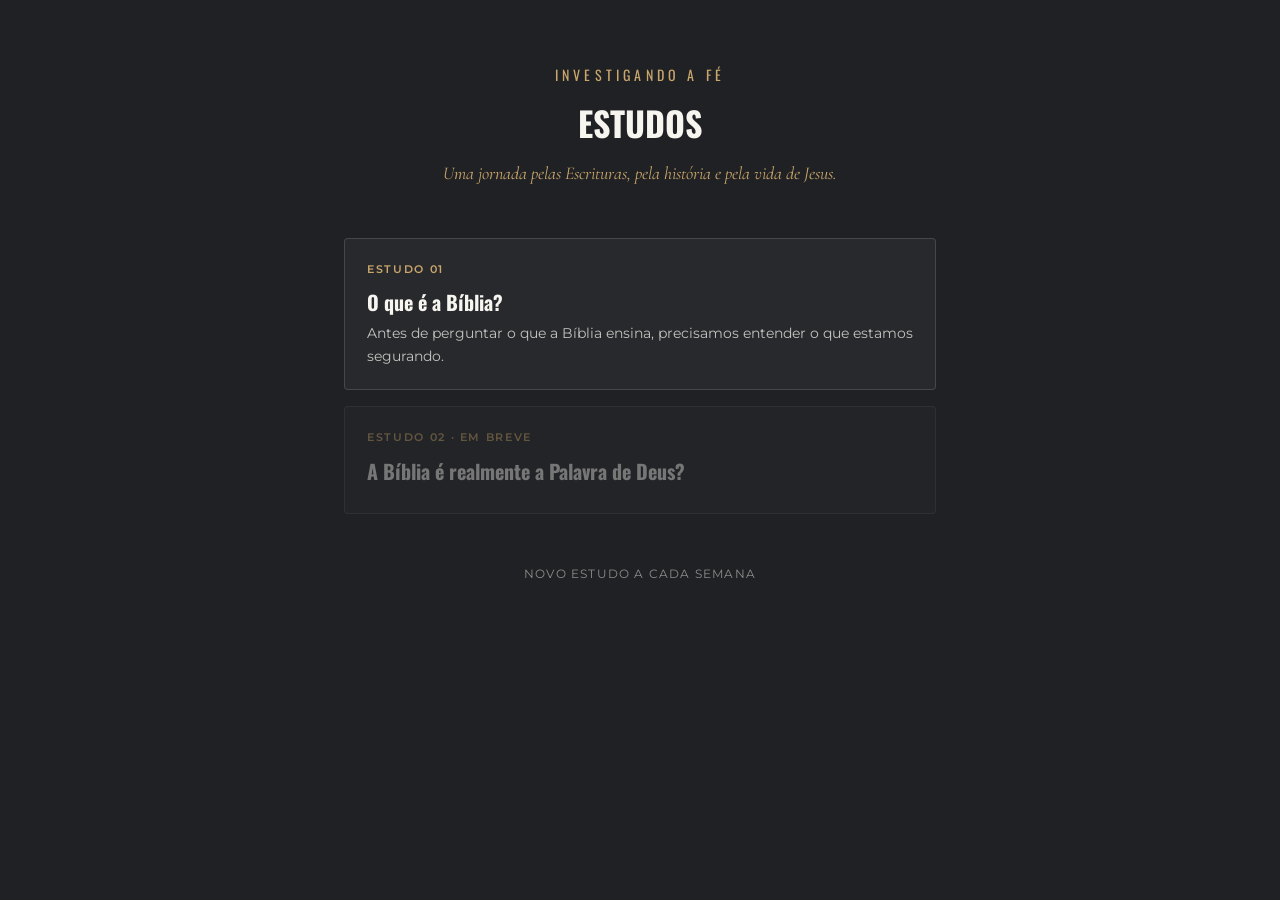
==== index.html @ 5f1d52b7 "Add files via upload" ====
<!DOCTYPE html>
<html lang="pt-BR">
<head>
<meta charset="UTF-8">
<meta name="viewport" content="width=device-width, initial-scale=1.0">
<title>INVESTIGANDO A FÉ</title>
<link rel="preconnect" href="https://fonts.googleapis.com">
<link href="https://fonts.googleapis.com/css2?family=Oswald:wght@400;500;600;700&family=Montserrat:wght@400;500;600;700&family=Cormorant+Garamond:ital,wght@0,500;0,600;1,500&display=swap" rel="stylesheet">
<style>
  :root{
    --bg:#F7F5F0; --ink:#202124; --wine:#7A1F2B; --gold:#C9A66B; --green:#315B52; --terracotta:#A65A3A;
  }
  *{box-sizing:border-box;}
  body{ margin:0; background:var(--ink); color:var(--bg); font-family:'Montserrat',sans-serif; line-height:1.6; }
  .wrap{ max-width:640px; margin:0 auto; padding:64px 24px; }
  .series{ font-family:'Oswald'; letter-spacing:0.3em; font-size:14px; color:var(--gold); text-align:center; margin-bottom:10px; }
  h1{ font-family:'Oswald'; text-transform:uppercase; text-align:center; font-size:34px; margin:0 0 8px; }
  .subtitle{ font-family:'Cormorant Garamond'; font-style:italic; text-align:center; color:var(--gold); font-size:18px; margin-bottom:50px; }
  .card{
    display:block; text-decoration:none; color:var(--bg);
    background:rgba(247,245,240,0.04); border:1px solid rgba(247,245,240,0.14);
    border-radius:4px; padding:22px 22px; margin-bottom:16px; transition:border-color .2s;
  }
  .card:hover{ border-color:var(--gold); }
  .card .tag{ font-size:11px; letter-spacing:0.15em; color:var(--gold); font-family:'Montserrat'; font-weight:600; }
  .card h2{ font-family:'Oswald'; font-size:20px; margin:8px 0 4px; text-transform:none; letter-spacing:0; }
  .card p{ margin:0; font-size:14px; opacity:0.75; }
  .soon{ opacity:0.4; }
  footer{ text-align:center; font-size:12px; opacity:0.5; margin-top:50px; letter-spacing:0.1em; }
</style>
</head>
<body>
<div class="wrap">
  <div class="series">INVESTIGANDO A FÉ</div>
  <h1>Estudos</h1>
  <div class="subtitle">Uma jornada pelas Escrituras, pela história e pela vida de Jesus.</div>

  <a class="card" href="estudos/estudo-01.html">
    <div class="tag">ESTUDO 01</div>
    <h2>O que é a Bíblia?</h2>
    <p>Antes de perguntar o que a Bíblia ensina, precisamos entender o que estamos segurando.</p>
  </a>

  <div class="card soon">
    <div class="tag">ESTUDO 02 · EM BREVE</div>
    <h2>A Bíblia é realmente a Palavra de Deus?</h2>
  </div>

  <footer>NOVO ESTUDO A CADA SEMANA</footer>
</div>
</body>
</html>
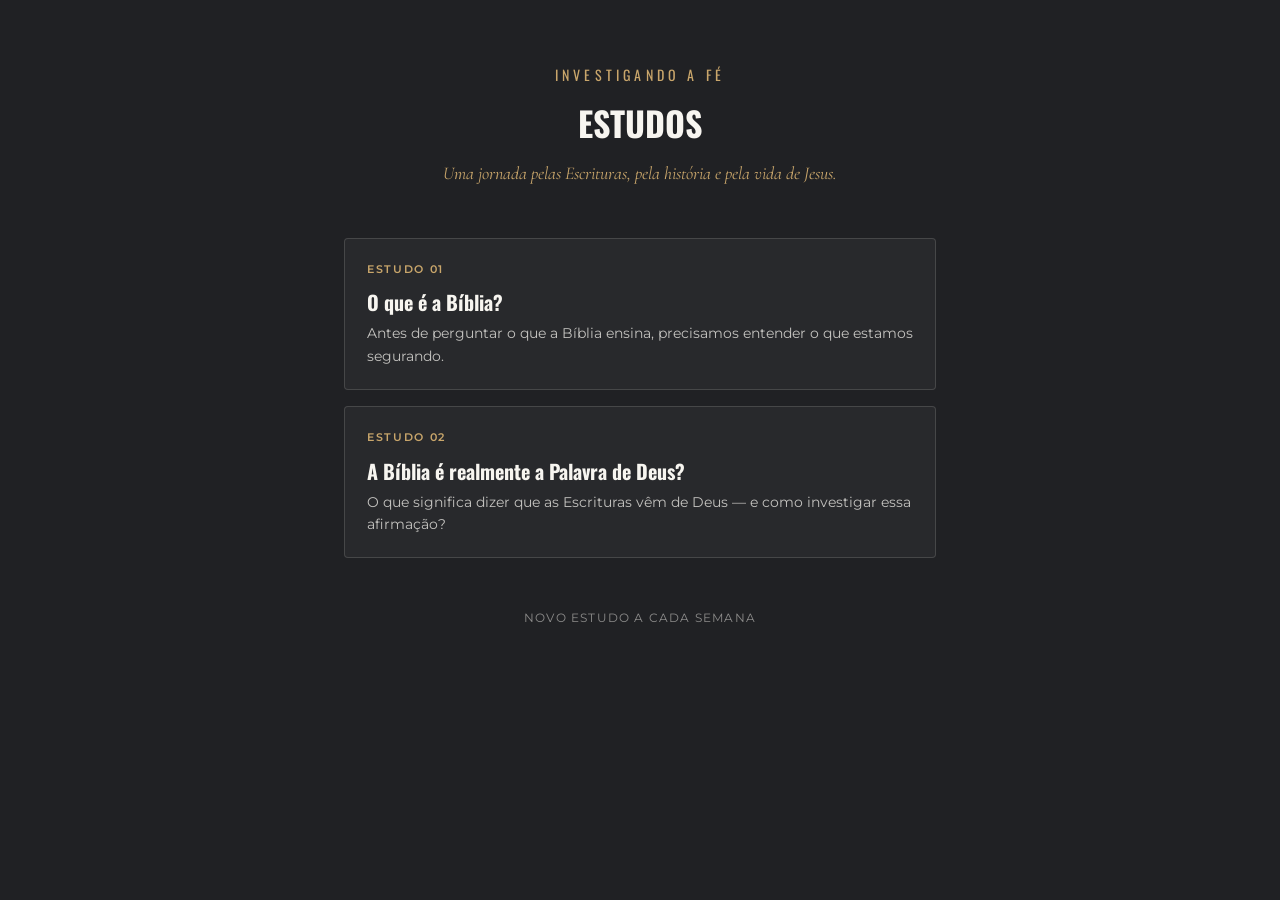
==== commit 798de7ad: "feat: publish study 02 in index" ====
--- a/index.html
+++ b/index.html
@@ -1,52 +1,10 @@
 <!DOCTYPE html>
 <html lang="pt-BR">
 <head>
-<meta charset="UTF-8">
-<meta name="viewport" content="width=device-width, initial-scale=1.0">
-<title>INVESTIGANDO A FÉ</title>
-<link rel="preconnect" href="https://fonts.googleapis.com">
-<link href="https://fonts.googleapis.com/css2?family=Oswald:wght@400;500;600;700&family=Montserrat:wght@400;500;600;700&family=Cormorant+Garamond:ital,wght@0,500;0,600;1,500&display=swap" rel="stylesheet">
-<style>
-  :root{
-    --bg:#F7F5F0; --ink:#202124; --wine:#7A1F2B; --gold:#C9A66B; --green:#315B52; --terracotta:#A65A3A;
-  }
-  *{box-sizing:border-box;}
-  body{ margin:0; background:var(--ink); color:var(--bg); font-family:'Montserrat',sans-serif; line-height:1.6; }
-  .wrap{ max-width:640px; margin:0 auto; padding:64px 24px; }
-  .series{ font-family:'Oswald'; letter-spacing:0.3em; font-size:14px; color:var(--gold); text-align:center; margin-bottom:10px; }
-  h1{ font-family:'Oswald'; text-transform:uppercase; text-align:center; font-size:34px; margin:0 0 8px; }
-  .subtitle{ font-family:'Cormorant Garamond'; font-style:italic; text-align:center; color:var(--gold); font-size:18px; margin-bottom:50px; }
-  .card{
-    display:block; text-decoration:none; color:var(--bg);
-    background:rgba(247,245,240,0.04); border:1px solid rgba(247,245,240,0.14);
-    border-radius:4px; padding:22px 22px; margin-bottom:16px; transition:border-color .2s;
-  }
-  .card:hover{ border-color:var(--gold); }
-  .card .tag{ font-size:11px; letter-spacing:0.15em; color:var(--gold); font-family:'Montserrat'; font-weight:600; }
-  .card h2{ font-family:'Oswald'; font-size:20px; margin:8px 0 4px; text-transform:none; letter-spacing:0; }
-  .card p{ margin:0; font-size:14px; opacity:0.75; }
-  .soon{ opacity:0.4; }
-  footer{ text-align:center; font-size:12px; opacity:0.5; margin-top:50px; letter-spacing:0.1em; }
-</style>
-</head>
-<body>
-<div class="wrap">
-  <div class="series">INVESTIGANDO A FÉ</div>
-  <h1>Estudos</h1>
-  <div class="subtitle">Uma jornada pelas Escrituras, pela história e pela vida de Jesus.</div>
-
-  <a class="card" href="estudos/estudo-01.html">
-    <div class="tag">ESTUDO 01</div>
-    <h2>O que é a Bíblia?</h2>
-    <p>Antes de perguntar o que a Bíblia ensina, precisamos entender o que estamos segurando.</p>
-  </a>
-
-  <div class="card soon">
-    <div class="tag">ESTUDO 02 · EM BREVE</div>
-    <h2>A Bíblia é realmente a Palavra de Deus?</h2>
-  </div>
-
-  <footer>NOVO ESTUDO A CADA SEMANA</footer>
-</div>
-</body>
-</html>
+<meta charset="UTF-8"><meta name="viewport" content="width=device-width, initial-scale=1.0"><title>INVESTIGANDO A FÉ</title>
+<link rel="preconnect" href="https://fonts.googleapis.com"><link href="https://fonts.googleapis.com/css2?family=Oswald:wght@400;500;600;700&family=Montserrat:wght@400;500;600;700&family=Cormorant+Garamond:ital,wght@0,500;0,600;1,500&display=swap" rel="stylesheet">
+<style>:root{--bg:#F7F5F0;--ink:#202124;--gold:#C9A66B}*{box-sizing:border-box}body{margin:0;background:var(--ink);color:var(--bg);font-family:Montserrat,sans-serif;line-height:1.6}.wrap{max-width:640px;margin:0 auto;padding:64px 24px}.series{font-family:Oswald;letter-spacing:.3em;font-size:14px;color:var(--gold);text-align:center;margin-bottom:10px}h1{font-family:Oswald;text-transform:uppercase;text-align:center;font-size:34px;margin:0 0 8px}.subtitle{font-family:'Cormorant Garamond';font-style:italic;text-align:center;color:var(--gold);font-size:18px;margin-bottom:50px}.card{display:block;text-decoration:none;color:var(--bg);background:rgba(247,245,240,.04);border:1px solid rgba(247,245,240,.14);border-radius:4px;padding:22px;margin-bottom:16px;transition:border-color .2s}.card:hover{border-color:var(--gold)}.tag{font-size:11px;letter-spacing:.15em;color:var(--gold);font-weight:600}.card h2{font-family:Oswald;font-size:20px;margin:8px 0 4px}.card p{margin:0;font-size:14px;opacity:.75}footer{text-align:center;font-size:12px;opacity:.5;margin-top:50px;letter-spacing:.1em}</style>
+</head><body><div class="wrap"><div class="series">INVESTIGANDO A FÉ</div><h1>Estudos</h1><div class="subtitle">Uma jornada pelas Escrituras, pela história e pela vida de Jesus.</div>
+<a class="card" href="estudos/estudo-01.html"><div class="tag">ESTUDO 01</div><h2>O que é a Bíblia?</h2><p>Antes de perguntar o que a Bíblia ensina, precisamos entender o que estamos segurando.</p></a>
+<a class="card" href="estudos/estudo-02.html"><div class="tag">ESTUDO 02</div><h2>A Bíblia é realmente a Palavra de Deus?</h2><p>O que significa dizer que as Escrituras vêm de Deus — e como investigar essa afirmação?</p></a>
+<footer>NOVO ESTUDO A CADA SEMANA</footer></div></body></html>
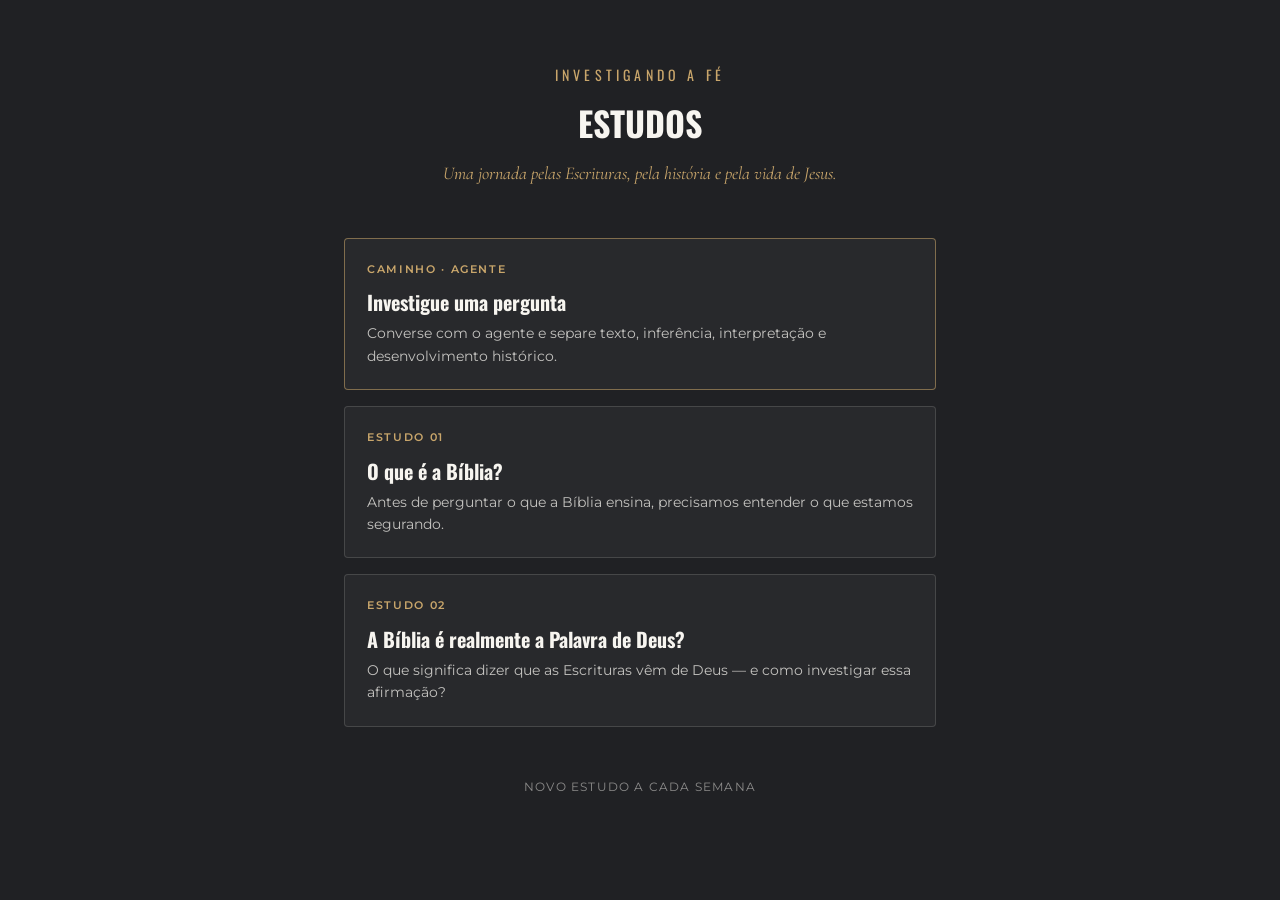
==== commit 38f03152: "feat: add CAMINHO agent entry point" ====
--- a/index.html
+++ b/index.html
@@ -3,8 +3,9 @@
 <head>
 <meta charset="UTF-8"><meta name="viewport" content="width=device-width, initial-scale=1.0"><title>INVESTIGANDO A FÉ</title>
 <link rel="preconnect" href="https://fonts.googleapis.com"><link href="https://fonts.googleapis.com/css2?family=Oswald:wght@400;500;600;700&family=Montserrat:wght@400;500;600;700&family=Cormorant+Garamond:ital,wght@0,500;0,600;1,500&display=swap" rel="stylesheet">
-<style>:root{--bg:#F7F5F0;--ink:#202124;--gold:#C9A66B}*{box-sizing:border-box}body{margin:0;background:var(--ink);color:var(--bg);font-family:Montserrat,sans-serif;line-height:1.6}.wrap{max-width:640px;margin:0 auto;padding:64px 24px}.series{font-family:Oswald;letter-spacing:.3em;font-size:14px;color:var(--gold);text-align:center;margin-bottom:10px}h1{font-family:Oswald;text-transform:uppercase;text-align:center;font-size:34px;margin:0 0 8px}.subtitle{font-family:'Cormorant Garamond';font-style:italic;text-align:center;color:var(--gold);font-size:18px;margin-bottom:50px}.card{display:block;text-decoration:none;color:var(--bg);background:rgba(247,245,240,.04);border:1px solid rgba(247,245,240,.14);border-radius:4px;padding:22px;margin-bottom:16px;transition:border-color .2s}.card:hover{border-color:var(--gold)}.tag{font-size:11px;letter-spacing:.15em;color:var(--gold);font-weight:600}.card h2{font-family:Oswald;font-size:20px;margin:8px 0 4px}.card p{margin:0;font-size:14px;opacity:.75}footer{text-align:center;font-size:12px;opacity:.5;margin-top:50px;letter-spacing:.1em}</style>
+<style>:root{--bg:#F7F5F0;--ink:#202124;--gold:#C9A66B}*{box-sizing:border-box}body{margin:0;background:var(--ink);color:var(--bg);font-family:Montserrat,sans-serif;line-height:1.6}.wrap{max-width:640px;margin:0 auto;padding:64px 24px}.series{font-family:Oswald;letter-spacing:.3em;font-size:14px;color:var(--gold);text-align:center;margin-bottom:10px}h1{font-family:Oswald;text-transform:uppercase;text-align:center;font-size:34px;margin:0 0 8px}.subtitle{font-family:'Cormorant Garamond';font-style:italic;text-align:center;color:var(--gold);font-size:18px;margin-bottom:50px}.card{display:block;text-decoration:none;color:var(--bg);background:rgba(247,245,240,.04);border:1px solid rgba(247,245,240,.14);border-radius:4px;padding:22px;margin-bottom:16px;transition:border-color .2s}.card:hover{border-color:var(--gold)}.tag{font-size:11px;letter-spacing:.15em;color:var(--gold);font-weight:600}.card h2{font-family:Oswald;font-size:20px;margin:8px 0 4px}.card p{margin:0;font-size:14px;opacity:.75}.agent{border-color:rgba(201,166,107,.55)}footer{text-align:center;font-size:12px;opacity:.5;margin-top:50px;letter-spacing:.1em}</style>
 </head><body><div class="wrap"><div class="series">INVESTIGANDO A FÉ</div><h1>Estudos</h1><div class="subtitle">Uma jornada pelas Escrituras, pela história e pela vida de Jesus.</div>
+<a class="card agent" href="agente"><div class="tag">CAMINHO · AGENTE</div><h2>Investigue uma pergunta</h2><p>Converse com o agente e separe texto, inferência, interpretação e desenvolvimento histórico.</p></a>
 <a class="card" href="estudos/estudo-01.html"><div class="tag">ESTUDO 01</div><h2>O que é a Bíblia?</h2><p>Antes de perguntar o que a Bíblia ensina, precisamos entender o que estamos segurando.</p></a>
 <a class="card" href="estudos/estudo-02.html"><div class="tag">ESTUDO 02</div><h2>A Bíblia é realmente a Palavra de Deus?</h2><p>O que significa dizer que as Escrituras vêm de Deus — e como investigar essa afirmação?</p></a>
 <footer>NOVO ESTUDO A CADA SEMANA</footer></div></body></html>
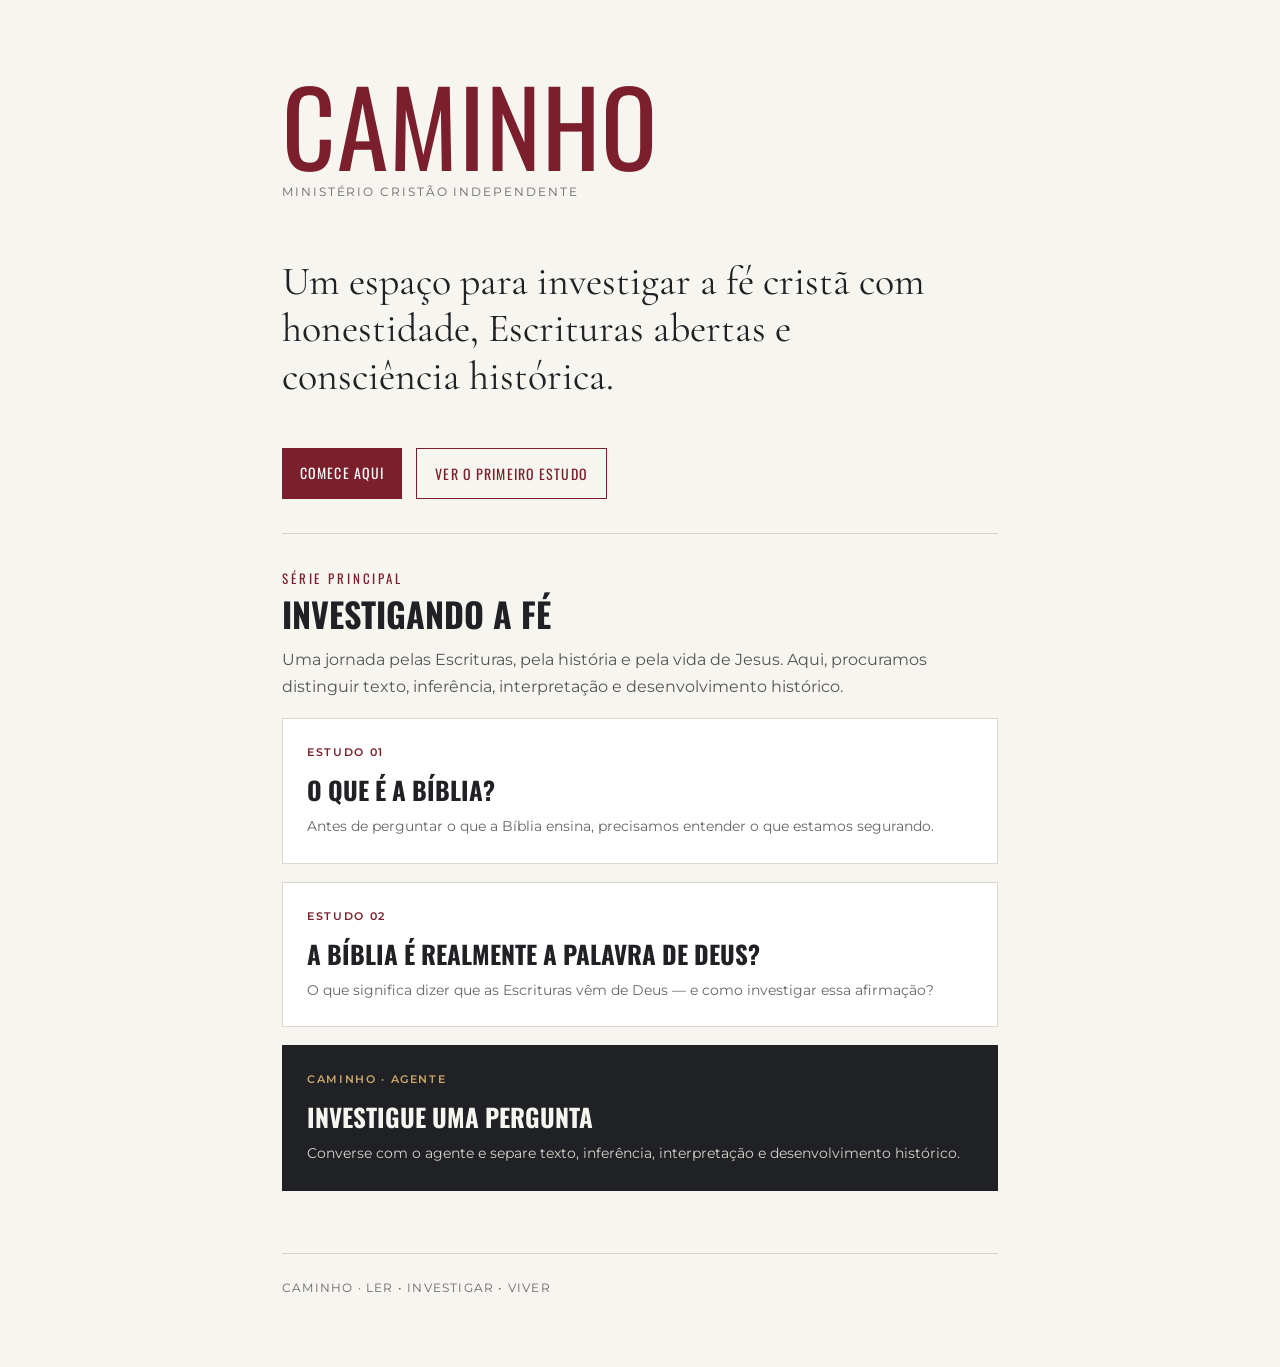
==== commit 656c70ab: "feat: establish CAMINHO as site parent brand" ====
--- a/index.html
+++ b/index.html
@@ -1,11 +1,57 @@
 <!DOCTYPE html>
 <html lang="pt-BR">
 <head>
-<meta charset="UTF-8"><meta name="viewport" content="width=device-width, initial-scale=1.0"><title>INVESTIGANDO A FÉ</title>
-<link rel="preconnect" href="https://fonts.googleapis.com"><link href="https://fonts.googleapis.com/css2?family=Oswald:wght@400;500;600;700&family=Montserrat:wght@400;500;600;700&family=Cormorant+Garamond:ital,wght@0,500;0,600;1,500&display=swap" rel="stylesheet">
-<style>:root{--bg:#F7F5F0;--ink:#202124;--gold:#C9A66B}*{box-sizing:border-box}body{margin:0;background:var(--ink);color:var(--bg);font-family:Montserrat,sans-serif;line-height:1.6}.wrap{max-width:640px;margin:0 auto;padding:64px 24px}.series{font-family:Oswald;letter-spacing:.3em;font-size:14px;color:var(--gold);text-align:center;margin-bottom:10px}h1{font-family:Oswald;text-transform:uppercase;text-align:center;font-size:34px;margin:0 0 8px}.subtitle{font-family:'Cormorant Garamond';font-style:italic;text-align:center;color:var(--gold);font-size:18px;margin-bottom:50px}.card{display:block;text-decoration:none;color:var(--bg);background:rgba(247,245,240,.04);border:1px solid rgba(247,245,240,.14);border-radius:4px;padding:22px;margin-bottom:16px;transition:border-color .2s}.card:hover{border-color:var(--gold)}.tag{font-size:11px;letter-spacing:.15em;color:var(--gold);font-weight:600}.card h2{font-family:Oswald;font-size:20px;margin:8px 0 4px}.card p{margin:0;font-size:14px;opacity:.75}.agent{border-color:rgba(201,166,107,.55)}footer{text-align:center;font-size:12px;opacity:.5;margin-top:50px;letter-spacing:.1em}</style>
-</head><body><div class="wrap"><div class="series">INVESTIGANDO A FÉ</div><h1>Estudos</h1><div class="subtitle">Uma jornada pelas Escrituras, pela história e pela vida de Jesus.</div>
-<a class="card agent" href="agente"><div class="tag">CAMINHO · AGENTE</div><h2>Investigue uma pergunta</h2><p>Converse com o agente e separe texto, inferência, interpretação e desenvolvimento histórico.</p></a>
-<a class="card" href="estudos/estudo-01.html"><div class="tag">ESTUDO 01</div><h2>O que é a Bíblia?</h2><p>Antes de perguntar o que a Bíblia ensina, precisamos entender o que estamos segurando.</p></a>
-<a class="card" href="estudos/estudo-02.html"><div class="tag">ESTUDO 02</div><h2>A Bíblia é realmente a Palavra de Deus?</h2><p>O que significa dizer que as Escrituras vêm de Deus — e como investigar essa afirmação?</p></a>
-<footer>NOVO ESTUDO A CADA SEMANA</footer></div></body></html>
+<meta charset="UTF-8">
+<meta name="viewport" content="width=device-width, initial-scale=1.0">
+<title>CAMINHO — Ministério Cristão Independente</title>
+<link rel="preconnect" href="https://fonts.googleapis.com">
+<link href="https://fonts.googleapis.com/css2?family=Oswald:wght@400;500;600;700&family=Montserrat:wght@400;500;600&family=Cormorant+Garamond:ital,wght@0,500;0,600;1,500&display=swap" rel="stylesheet">
+<style>
+:root{--bg:#F7F5F0;--ink:#202124;--wine:#7A1F2B;--gold:#C9A66B;--muted:#686868}
+*{box-sizing:border-box}body{margin:0;background:var(--bg);color:var(--ink);font-family:Montserrat,sans-serif;line-height:1.65}.wrap{max-width:760px;margin:auto;padding:34px 22px 70px}.brand{padding:46px 0 56px}.brand-name{font-family:Oswald,sans-serif;font-size:clamp(58px,15vw,104px);line-height:.85;text-transform:uppercase;color:var(--wine);letter-spacing:.01em}.descriptor{font-size:12px;letter-spacing:.16em;text-transform:uppercase;color:var(--muted);margin-top:14px}.lead{font-family:'Cormorant Garamond',serif;font-size:clamp(28px,6vw,40px);line-height:1.18;margin:0 0 48px;max-width:650px}.rule{height:1px;background:#d8d3c8;margin:34px 0}.section-label{font-family:Oswald,sans-serif;letter-spacing:.22em;color:var(--wine);font-size:13px;text-transform:uppercase}.section-title{font-family:Oswald,sans-serif;text-transform:uppercase;font-size:34px;line-height:1;margin:8px 0 14px}.intro{color:#555;max-width:650px}.card{display:block;text-decoration:none;color:var(--ink);background:white;border:1px solid #ddd8ce;padding:24px;margin-top:18px;transition:transform .15s,border-color .15s}.card:hover{transform:translateY(-2px);border-color:var(--wine)}.tag{font-size:11px;letter-spacing:.15em;color:var(--wine);font-weight:600;text-transform:uppercase}.card h2{font-family:Oswald,sans-serif;font-size:25px;text-transform:uppercase;margin:8px 0 5px}.card p{margin:0;color:#666;font-size:14px}.agent{background:var(--ink);color:var(--bg);border-color:var(--ink)}.agent:hover{border-color:var(--gold)}.agent .tag{color:var(--gold)}.agent p{color:#d5d2ca}.links{display:flex;gap:14px;flex-wrap:wrap;margin-top:28px}.button{display:inline-block;background:var(--wine);color:white;text-decoration:none;padding:13px 18px;font-family:Oswald,sans-serif;text-transform:uppercase;letter-spacing:.08em;font-size:14px}.button.secondary{background:transparent;color:var(--wine);border:1px solid var(--wine)}footer{border-top:1px solid #d8d3c8;margin-top:62px;padding-top:24px;font-size:12px;color:var(--muted);letter-spacing:.1em;text-transform:uppercase}
+</style>
+</head>
+<body>
+<main class="wrap">
+<header class="brand">
+  <div class="brand-name">CAMINHO</div>
+  <div class="descriptor">Ministério Cristão Independente</div>
+</header>
+
+<p class="lead">Um espaço para investigar a fé cristã com honestidade, Escrituras abertas e consciência histórica.</p>
+
+<div class="links">
+  <a class="button" href="comece-aqui.html">Comece aqui</a>
+  <a class="button secondary" href="estudos/estudo-01.html">Ver o primeiro estudo</a>
+</div>
+
+<div class="rule"></div>
+
+<section>
+  <div class="section-label">Série principal</div>
+  <h1 class="section-title">Investigando a Fé</h1>
+  <p class="intro">Uma jornada pelas Escrituras, pela história e pela vida de Jesus. Aqui, procuramos distinguir texto, inferência, interpretação e desenvolvimento histórico.</p>
+
+  <a class="card" href="estudos/estudo-01.html">
+    <div class="tag">Estudo 01</div>
+    <h2>O que é a Bíblia?</h2>
+    <p>Antes de perguntar o que a Bíblia ensina, precisamos entender o que estamos segurando.</p>
+  </a>
+
+  <a class="card" href="estudos/estudo-02.html">
+    <div class="tag">Estudo 02</div>
+    <h2>A Bíblia é realmente a Palavra de Deus?</h2>
+    <p>O que significa dizer que as Escrituras vêm de Deus — e como investigar essa afirmação?</p>
+  </a>
+
+  <a class="card agent" href="agente">
+    <div class="tag">CAMINHO · Agente</div>
+    <h2>Investigue uma pergunta</h2>
+    <p>Converse com o agente e separe texto, inferência, interpretação e desenvolvimento histórico.</p>
+  </a>
+</section>
+
+<footer>CAMINHO · Ler • Investigar • Viver</footer>
+</main>
+</body>
+</html>
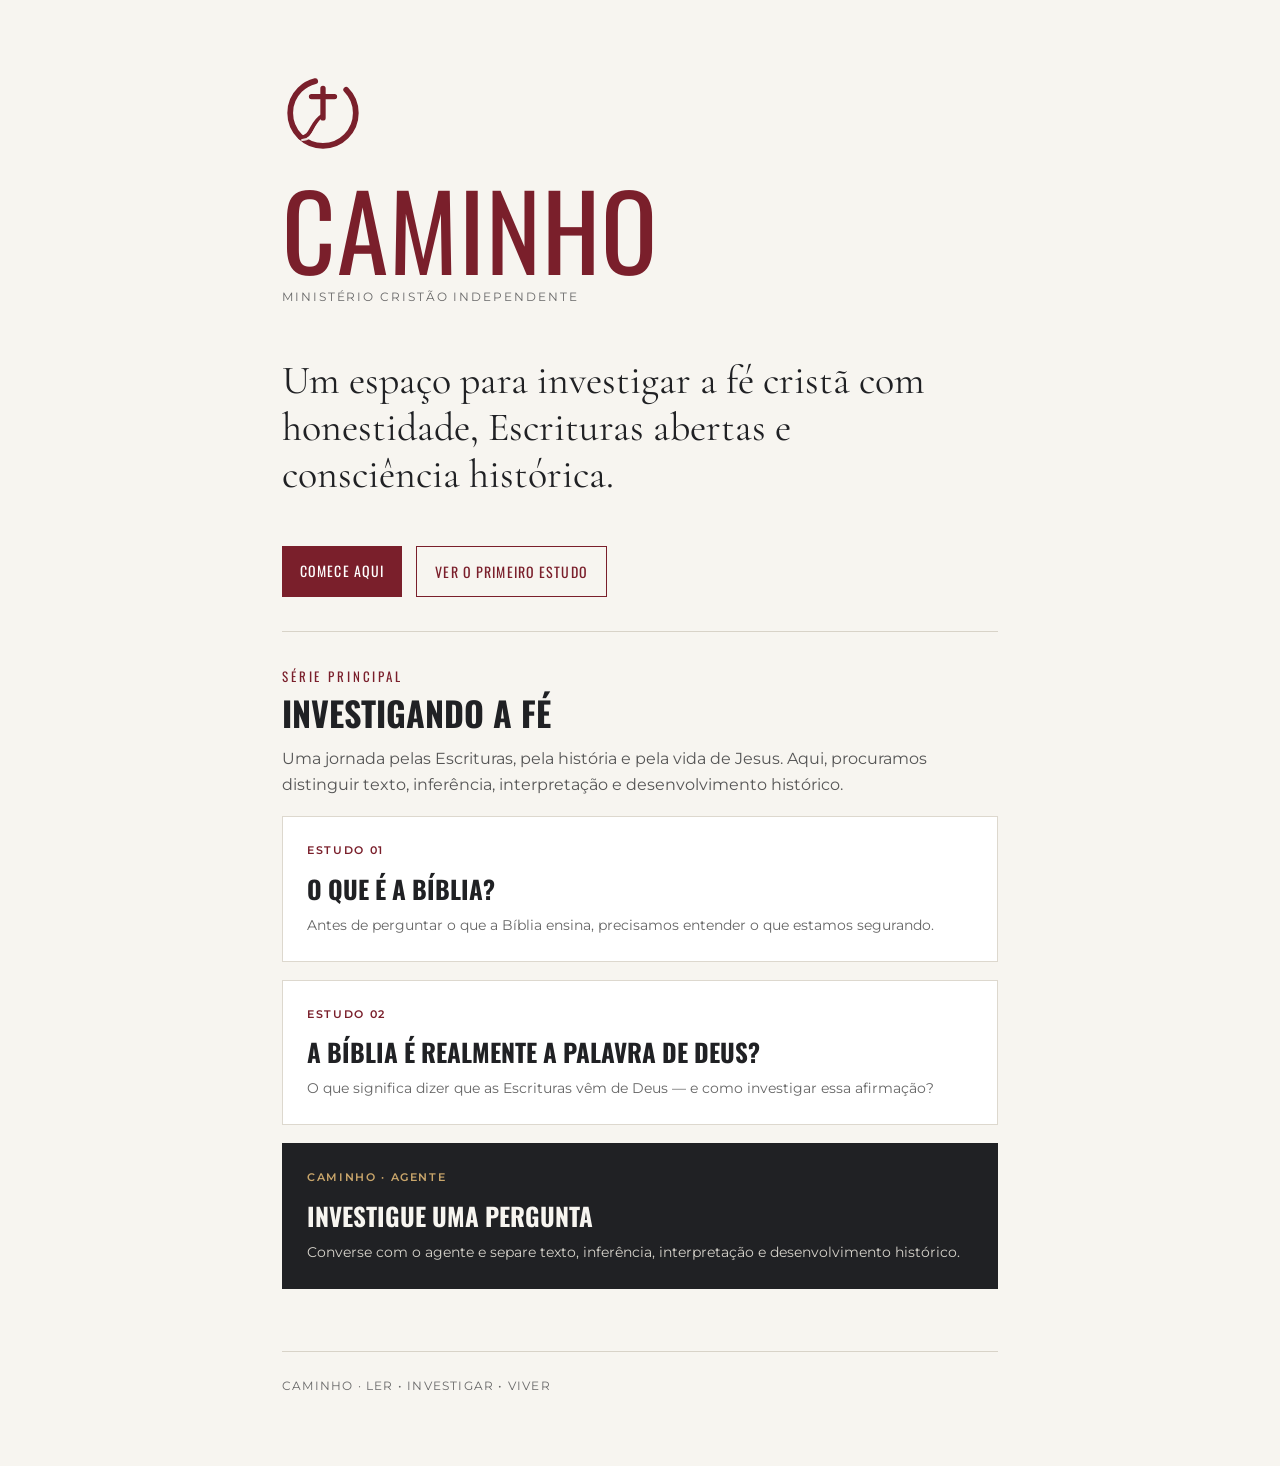
==== commit bb04f39d: "Integrar identidade visual oficial CAMINHO" ====
--- a/index.html
+++ b/index.html
@@ -4,16 +4,18 @@
 <meta charset="UTF-8">
 <meta name="viewport" content="width=device-width, initial-scale=1.0">
 <title>CAMINHO — Ministério Cristão Independente</title>
+<link rel="icon" href="assets/logo/caminho.svg" type="image/svg+xml">
 <link rel="preconnect" href="https://fonts.googleapis.com">
 <link href="https://fonts.googleapis.com/css2?family=Oswald:wght@400;500;600;700&family=Montserrat:wght@400;500;600&family=Cormorant+Garamond:ital,wght@0,500;0,600;1,500&display=swap" rel="stylesheet">
 <style>
 :root{--bg:#F7F5F0;--ink:#202124;--wine:#7A1F2B;--gold:#C9A66B;--muted:#686868}
-*{box-sizing:border-box}body{margin:0;background:var(--bg);color:var(--ink);font-family:Montserrat,sans-serif;line-height:1.65}.wrap{max-width:760px;margin:auto;padding:34px 22px 70px}.brand{padding:46px 0 56px}.brand-name{font-family:Oswald,sans-serif;font-size:clamp(58px,15vw,104px);line-height:.85;text-transform:uppercase;color:var(--wine);letter-spacing:.01em}.descriptor{font-size:12px;letter-spacing:.16em;text-transform:uppercase;color:var(--muted);margin-top:14px}.lead{font-family:'Cormorant Garamond',serif;font-size:clamp(28px,6vw,40px);line-height:1.18;margin:0 0 48px;max-width:650px}.rule{height:1px;background:#d8d3c8;margin:34px 0}.section-label{font-family:Oswald,sans-serif;letter-spacing:.22em;color:var(--wine);font-size:13px;text-transform:uppercase}.section-title{font-family:Oswald,sans-serif;text-transform:uppercase;font-size:34px;line-height:1;margin:8px 0 14px}.intro{color:#555;max-width:650px}.card{display:block;text-decoration:none;color:var(--ink);background:white;border:1px solid #ddd8ce;padding:24px;margin-top:18px;transition:transform .15s,border-color .15s}.card:hover{transform:translateY(-2px);border-color:var(--wine)}.tag{font-size:11px;letter-spacing:.15em;color:var(--wine);font-weight:600;text-transform:uppercase}.card h2{font-family:Oswald,sans-serif;font-size:25px;text-transform:uppercase;margin:8px 0 5px}.card p{margin:0;color:#666;font-size:14px}.agent{background:var(--ink);color:var(--bg);border-color:var(--ink)}.agent:hover{border-color:var(--gold)}.agent .tag{color:var(--gold)}.agent p{color:#d5d2ca}.links{display:flex;gap:14px;flex-wrap:wrap;margin-top:28px}.button{display:inline-block;background:var(--wine);color:white;text-decoration:none;padding:13px 18px;font-family:Oswald,sans-serif;text-transform:uppercase;letter-spacing:.08em;font-size:14px}.button.secondary{background:transparent;color:var(--wine);border:1px solid var(--wine)}footer{border-top:1px solid #d8d3c8;margin-top:62px;padding-top:24px;font-size:12px;color:var(--muted);letter-spacing:.1em;text-transform:uppercase}
+*{box-sizing:border-box}body{margin:0;background:var(--bg);color:var(--ink);font-family:Montserrat,sans-serif;line-height:1.65}.wrap{max-width:760px;margin:auto;padding:34px 22px 70px}.brand{padding:38px 0 50px}.brand-logo{width:82px;height:82px;margin-bottom:22px}.brand-name{font-family:Oswald,sans-serif;font-size:clamp(58px,15vw,104px);line-height:.85;text-transform:uppercase;color:var(--wine);letter-spacing:.01em}.descriptor{font-size:12px;letter-spacing:.16em;text-transform:uppercase;color:var(--muted);margin-top:14px}.lead{font-family:'Cormorant Garamond',serif;font-size:clamp(28px,6vw,40px);line-height:1.18;margin:0 0 48px;max-width:650px}.rule{height:1px;background:#d8d3c8;margin:34px 0}.section-label{font-family:Oswald,sans-serif;letter-spacing:.22em;color:var(--wine);font-size:13px;text-transform:uppercase}.section-title{font-family:Oswald,sans-serif;text-transform:uppercase;font-size:34px;line-height:1;margin:8px 0 14px}.intro{color:#555;max-width:650px}.card{display:block;text-decoration:none;color:var(--ink);background:white;border:1px solid #ddd8ce;padding:24px;margin-top:18px;transition:transform .15s,border-color .15s}.card:hover{transform:translateY(-2px);border-color:var(--wine)}.tag{font-size:11px;letter-spacing:.15em;color:var(--wine);font-weight:600;text-transform:uppercase}.card h2{font-family:Oswald,sans-serif;font-size:25px;text-transform:uppercase;margin:8px 0 5px}.card p{margin:0;color:#666;font-size:14px}.agent{background:var(--ink);color:var(--bg);border-color:var(--ink)}.agent:hover{border-color:var(--gold)}.agent .tag{color:var(--gold)}.agent p{color:#d5d2ca}.links{display:flex;gap:14px;flex-wrap:wrap;margin-top:28px}.button{display:inline-block;background:var(--wine);color:white;text-decoration:none;padding:13px 18px;font-family:Oswald,sans-serif;text-transform:uppercase;letter-spacing:.08em;font-size:14px}.button.secondary{background:transparent;color:var(--wine);border:1px solid var(--wine)}footer{border-top:1px solid #d8d3c8;margin-top:62px;padding-top:24px;font-size:12px;color:var(--muted);letter-spacing:.1em;text-transform:uppercase}
 </style>
 </head>
 <body>
 <main class="wrap">
 <header class="brand">
+  <img class="brand-logo" src="assets/logo/caminho.svg" alt="Símbolo do CAMINHO">
   <div class="brand-name">CAMINHO</div>
   <div class="descriptor">Ministério Cristão Independente</div>
 </header>
@@ -44,7 +46,7 @@
     <p>O que significa dizer que as Escrituras vêm de Deus — e como investigar essa afirmação?</p>
   </a>
 
-  <a class="card agent" href="agente">
+  <a class="card agent" href="agente.html">
     <div class="tag">CAMINHO · Agente</div>
     <h2>Investigue uma pergunta</h2>
     <p>Converse com o agente e separe texto, inferência, interpretação e desenvolvimento histórico.</p>
@@ -54,4 +56,4 @@
 <footer>CAMINHO · Ler • Investigar • Viver</footer>
 </main>
 </body>
-</html>
+</html>
